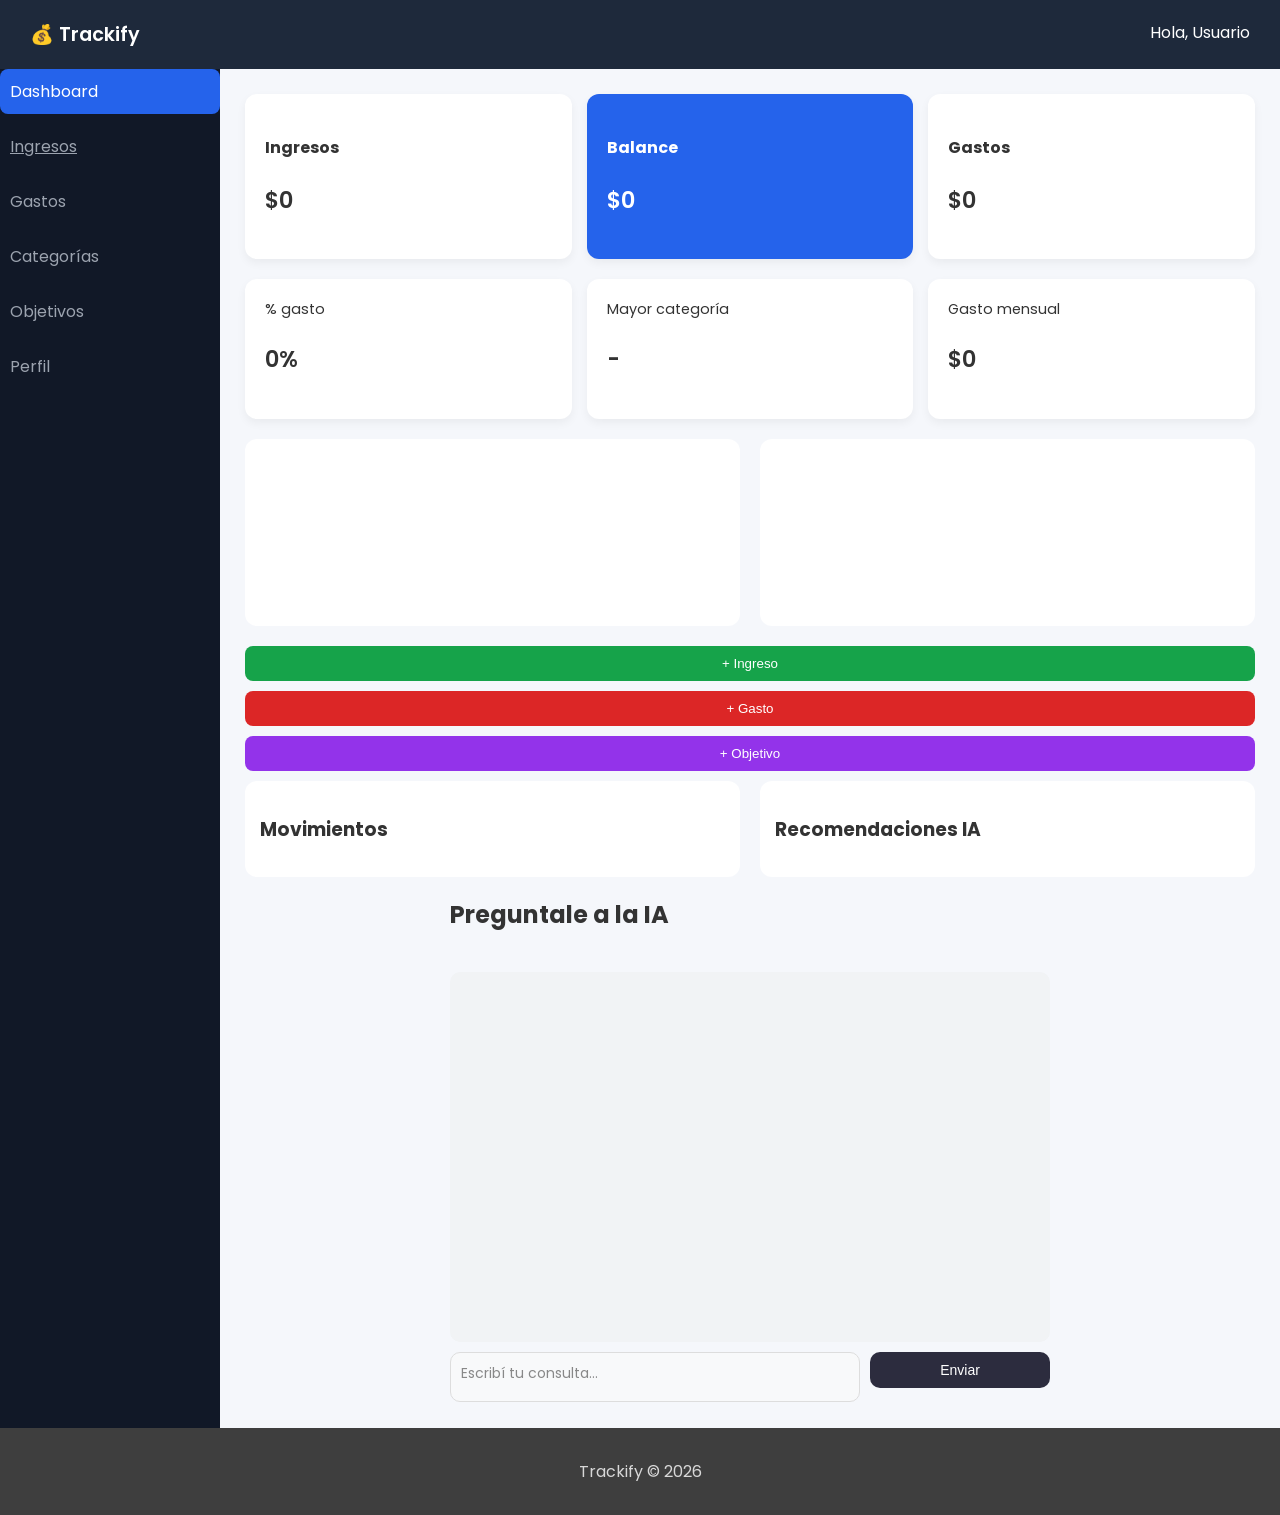
==== index.html @ ae57f2b8 "Primer commit" ====
<!DOCTYPE html>
<html lang="es">
<head>
<meta charset="UTF-8">
<meta name="viewport" content="width=device-width, initial-scale=1.0">
<title>Trackify</title>

<link rel="stylesheet" href="styles.css">

<!-- Google Fonts -->
<link href="https://fonts.googleapis.com/css2?family=Poppins:wght@300;400;600&display=swap" rel="stylesheet">

<!-- Chart.js -->
<!-- <script src="https://cdn.jsdelivr.net/npm/chart.js"></script>
<script src="/trackify/js/main.js"></script>
<script src="/trackify/js/graficos.js"></script>
<script src="js/ia.js"></script> -->


</head>

<body>

<header class="navbar">
    <div class="logo">💰 Trackify</div>
    <div class="user">Hola, <span id="usuarioNombre">Usuario</span></div>
</header>

<div class="layout">

<aside class="sidebar">
    <nav>
        <a class="active">Dashboard</a>
        <a href="ingresos.html">Ingresos</a>
        <a>Gastos</a>
        <a>Categorías</a>
        <a>Objetivos</a>
        <a>Perfil</a>
    </nav>
</aside>

<main class="content">

<!-- CARDS -->
<section class="cards">
    <div class="card">
        <h4>Ingresos</h4>
        <p id="ingresos">$0</p>
    </div>
    <div class="card highlight">
        <h4>Balance</h4>
        <p id="balance">$0</p>
    </div>
    <div class="card">
        <h4>Gastos</h4>
        <p id="gastos">$0</p>
    </div>
</section>

<section class="cards small">
    <div class="card">% gasto <p id="porcentaje">0%</p></div>
    <div class="card">Mayor categoría <p id="categoriaTop">-</p></div>
    <div class="card">Gasto mensual <p id="gastoMensual">$0</p></div>
</section>

<!-- GRAFICOS -->
<section class="graficos">
    <div class="grafico-box">
        <canvas id="graficoTorta"></canvas>
    </div>
    <div class="grafico-box">
        <canvas id="graficoBarras"></canvas>
    </div>
</section>

<!-- BOTONES -->
<div class="acciones">
    <button class="btn ingreso" onclick="abrirModal('ingreso')">+ Ingreso</button>
    <button class="btn gasto" onclick="abrirModal('gasto')">+ Gasto</button>
    <button class="btn objetivo" onclick="abrirModal('objetivo')">+ Objetivo</button>
</div>

<!-- GRID -->
<section class="grid">
    <div class="box">
        <h3>Movimientos</h3>
        <ul id="movimientos"></ul>
    </div>

    <div class="box">
        <h3>Recomendaciones IA</h3>
        <p id="recomendacion"></p>
    </div>
</section>

<!-- CHAT -->
<div class="chat-container">

    <h2 class="titulo">Preguntale a la IA</h2>

    <!-- CHAT -->
    <div id="chat" class="chat"></div>

    <!-- INPUT + BOTON -->
    <div class="input-container">
        <textarea 
            id="pregunta" 
            class="input-chat" 
            placeholder="Escribí tu consulta..."
        ></textarea>

        <button class="btn-enviar" onclick="preguntarIA()">
            Enviar
        </button>
    </div>

</div>

</main>
</div>

<!-- MODAL -->
<div id="modal" class="modal hidden">
    <div class="modal-content">
        <h3 id="modalTitulo"></h3>

        <input type="number" id="monto" placeholder="Monto">
        <input type="date" id="fecha">
        <input type="text" id="extra" placeholder="Descripción / Categoría">

        <div class="modal-actions">
            <button class="btn" onclick="guardar()">Guardar</button>
            <button class="btn cancel" onclick="cerrarModal()">Cancelar</button>
        </div>
    </div>
</div>

<footer class="footer">
    <p>Trackify © 2026</p>
</footer>

<!--<script src="js/api.js"></script>
<script src="js/main.js"></script>
<script src="js/graficos.js"></script>-->
<script src="js/ia.js?v=2"></script>
</body>
</html>
---- styles.css ----
body {
    margin: 0;
    font-family: 'Poppins', sans-serif;
    background: #f5f7fb;
    color: #333;
}

/* NAVBAR */
.navbar {
    display: flex;
    justify-content: space-between;
    padding: 20px 30px;
    background: #1e293b;
    color: white;
}

.logo {
    font-weight: 600;
    font-size: 1.2rem;
}

/* LAYOUT */
.layout {
    display: flex;
}

/* SIDEBAR */
.sidebar {
    width: 220px;
    background: #111827;
    min-height: 100vh;   
    position: sticky;    
    top: 0;             
}

.sidebar a {
    display: block;
    padding: 10px;
    color: #9ca3af;
    border-radius: 8px;
    margin-bottom: 10px;
    cursor: pointer;
}

.sidebar a:hover,
.sidebar .active {
    background: #2563eb;
    color: white;
}

/* CONTENT */
.content {
    flex: 1;
    padding: 25px;
}

/* CARDS */
.cards {
    display: flex;
    gap: 15px;
    margin-bottom: 20px;
}

.cards.small .card {
    font-size: 0.9rem;
}

.card {
    flex: 1;
    background: white;
    padding: 20px;
    border-radius: 12px;
    box-shadow: 0px 4px 10px rgba(0,0,0,0.05);
}

.card p {
    font-size: 1.4rem;
    font-weight: 600;
}

.highlight {
    background: #2563eb;
    color: white;
}

/* GRAFICOS */
.graficos {
    display: flex;
    gap: 20px;
    margin-bottom: 20px;
}

.grafico-box {
    flex: 1;
    background: white;
    padding: 15px;
    border-radius: 12px;
}

/* BOTONES */
.acciones {
    display: flex;
    flex-direction: column; /* NUEVO */
}

.btn {
    padding: 10px 15px;
    border: none;
    border-radius: 8px;
    cursor: pointer;
    background: #2563eb;
    color: white;
    width: 100%;
    margin-bottom: 10px;
}

.ingreso { background: #16a34a; }
.gasto { background: #dc2626; }
.objetivo { background: #9333ea; }

.btn:hover {
    opacity: 0.9;
}

/* GRID */
.grid {
    display: flex;
    gap: 20px;
}

.box {
    flex: 1;
    background: white;
    padding: 15px;
    border-radius: 12px;
}

/* CHAT */
.chat {
    margin-top: 30px;
}

.chat h3 {
    margin-bottom: 10px;
}

.chat textarea {
    width: 100%;
    border-radius: 8px;
    padding: 10px;
    border: 1px solid #ccc;
}

/* MODAL */
.modal {
    position: fixed;
    width: 100%;
    height: 100%;
    background: rgba(0,0,0,0.5);
    top: 0;
    left: 0;
}

.hidden {
    display: none;
}

.modal-content {
    background: white;
    padding: 25px;
    width: 320px;
    border-radius: 12px;
    margin: 10% auto;
}

.modal-actions {
    display: flex;
    justify-content: space-between;
    margin-top: 15px;
}

.cancel {
    background: gray;
}

/* FOOTER */
.footer {
    text-align: center;
    padding: 15px;
    color: #d8d8d8;
    background-color: #3e3e3e;
}

/* RESPONSIVE */
@media (max-width: 768px) {
    .sidebar {
        display: none;
    }

    .cards,
    .graficos,
    .grid {
        flex-direction: column;
    }
}

/* INGRESOS */

.ingreso-card {
    border-left: 5px solid #16a34a;
}

/* FILTROS */
.filtros {
    display: flex;
    gap: 10px;
    margin-bottom: 20px;
}

.filtros input,
.filtros select {
    padding: 10px;
    border-radius: 8px;
    border: 1px solid #ccc;
}

/* TABLA */
.tabla-box {
    background: white;
    border-radius: 12px;
    padding: 15px;
}

.tabla {
    width: 100%;
    border-collapse: collapse;
}

.tabla th {
    text-align: left;
    padding: 10px;
    color: #666;
}

.tabla td {
    padding: 12px;
    border-top: 1px solid #eee;
}

.tabla tr:hover {
    background: #f9fafb;
}

/* COLORES */
.positivo {
    color: #16a34a;
    font-weight: 600;
}

/* BOTONES ACCIONES */
.edit, .delete {
    border: none;
    background: none;
    cursor: pointer;
    font-size: 1rem;
}

.delete {
    color: red;
}

.chat-container {
    width: 100%;
    max-width: 600px;
}

.caja {
    width: 100%;
    border-radius: 10px;
    padding: 12px;
    font-size: 14px;
    font-family: inherit;
    box-sizing: border-box;
    margin-bottom: 10px;
}

/* INPUT */
.input {
    background: #2c2c3e;
    color: #fff;
    border: none;
    resize: none;
    height: 80px;
}

/* RESPUESTA IA */
.ia {
    background: #1e1e2f;
    color: #fff;
    min-height: 60px;
}

/* NEGRITAS */
.caja strong {
    color: #00d4ff;
}

.chat-container {
    width: 100%;
    max-width: 600px;
}

/* TITULO */
.titulo {
    margin-bottom: 15px;
}

/* BLOQUES */
.bloque {
    margin-bottom: 15px;
}

/* LABEL */
.label {
    font-size: 13px;
    margin-bottom: 5px;
    color: #555;
}

/* CAJAS */
.caja {
    width: 100%;
    border-radius: 10px;
    padding: 12px;
    font-size: 14px;
    font-family: inherit;
    box-sizing: border-box;
}

/* INPUT */
.input {
    background: #f1f3f5;
    border: 1px solid #ddd;
    resize: none;
    height: 80px;
}

/* RESPUESTA */
.respuesta {
    background: #e9ecef;
    border: 1px solid #ddd;
    min-height: 60px;
}

/* BOTON */
.btn-enviar {
    width: 100%;
    padding: 12px;
    border-radius: 10px;
    border: none;
    background: #2c2c3e;
    color: white;
    font-size: 14px;
    cursor: pointer;
    margin-bottom: 15px;
}

.btn-enviar:hover {
    opacity: 0.9;
}

/* NEGRITAS */
.caja strong {
    color: #0077ff;
}

/* CONTENEDOR */
.chat-container {
    width: 100%;
    max-width: 600px;
    margin: auto;
    display: flex;
    flex-direction: column;
}

/* TITULO */
.titulo {
    margin-bottom: 10px;
}

/* CHAT */
.chat {
    background: #f1f3f5;
    border-radius: 10px;
    padding: 10px;
    height: 350px;
    overflow-y: auto;
    display: flex;
    flex-direction: column;
    gap: 10px;
}

/* MENSAJES */
.mensaje {
    padding: 10px 12px;
    border-radius: 10px;
    max-width: 80%;
    font-size: 14px;
    line-height: 1.4;
}

/* USUARIO */
.usuario {
    background: #dbeafe;
    align-self: flex-end;
}

/* IA */
.ia {
    background: #e9ecef;
    align-self: flex-start;
}

/* INPUT + BOTON */
.input-container {
    display: flex;
    gap: 10px;
    margin-top: 10px;
}

/* INPUT */
.input-chat {
    flex: 1;
    border-radius: 10px;
    border: 1px solid #000000;
    padding: 10px;
    font-size: 14px;
    resize: none;
    height: 50px;
    background: #f8f9fa;
}

/* BOTON */
.btn-enviar {
    padding: 10px 15px;
    border-radius: 10px;
    border: none;
    background: #2c2c3e;
    color: white;
    cursor: pointer;
}

.btn-enviar:hover {
    opacity: 0.9;
}

/* NEGRITAS */
.mensaje strong {
    color: #0077ff;
}

/* CONTENEDOR INPUT + BOTON */
.input-container {
    display: flex;
    gap: 10px;
    margin-top: 10px;
    align-items: stretch; /* 👈 clave para igualar altura */
}

/* INPUT */
.input-chat {
    width: 70%; /* 👈 proporción */
    border-radius: 10px;
    border: 1px solid #ddd;
    padding: 10px;
    font-size: 14px;
    font-family: inherit; /* 👈 misma fuente */
    resize: none;
    min-height: 50px;
    background: #f8f9fa;
    box-sizing: border-box;
}

/* PLACEHOLDER (MISMA FUENTE Y TAMAÑO) */
.input-chat::placeholder {
    font-family: inherit;
    font-size: 14px;
    color: #888;
}

/* BOTON */
.btn-enviar {
    width: 30%; /* 👈 proporción */
    border-radius: 10px;
    border: none;
    background: #2c2c3e;
    color: white;
    font-size: 14px;
    cursor: pointer;

    display: flex;            /* 👇 centra el texto */
    align-items: center;
    justify-content: center;

    height: auto;             /* 👈 se adapta */
}

/* MENSAJE IA */
.ia {
    background: #f1f3f5; /* gris claro (no blanco) */
    color: #000;         /* 👈 texto negro */
    align-self: flex-start;
}

/* TEXTO GENERAL DENTRO DE MENSAJES */
.mensaje {
    color: #000; /* 👈 asegura negro por defecto */
}

/* NEGRITAS (dejamos azul como querías) */
.mensaje strong {
    color: #0077ff;
}

.ia {
    background: #eef2f5;
}
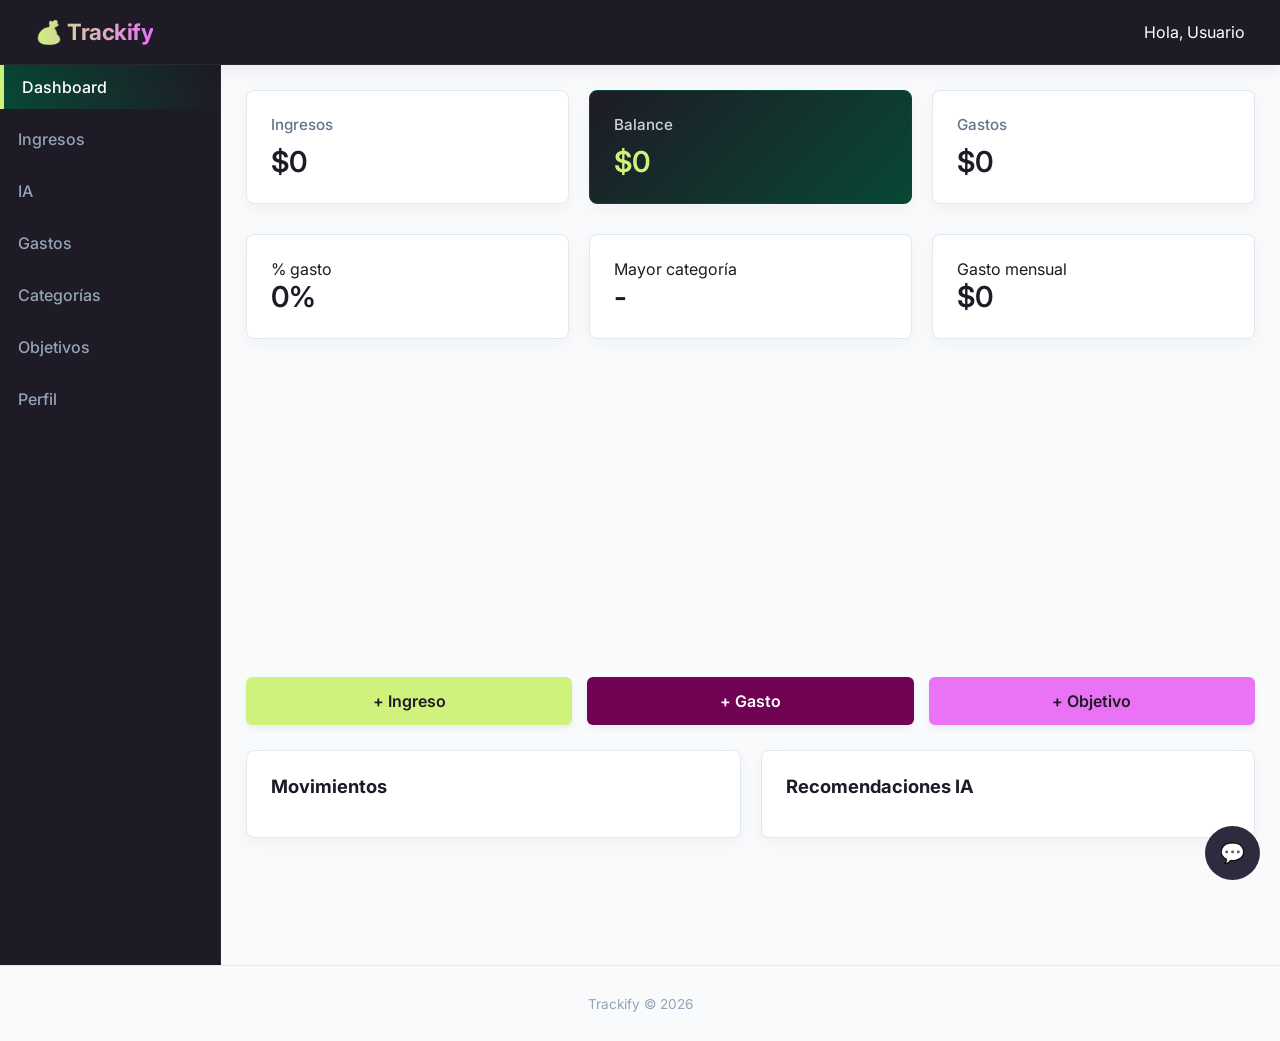
==== commit eb46a538: "Commit inicial de Trackify" ====
--- a/index.html
+++ b/index.html
@@ -1,147 +1,183 @@
 <!DOCTYPE html>
 <html lang="es">
+
 <head>
-<meta charset="UTF-8">
-<meta name="viewport" content="width=device-width, initial-scale=1.0">
-<title>Trackify</title>
+    <meta charset="UTF-8">
+    <meta name="viewport" content="width=device-width, initial-scale=1.0">
+    <title>Trackify</title>
+    <link rel="stylesheet" href="styles.css">
+    <!-- Google Fonts -->
+    <link href="https://fonts.googleapis.com/css2?family=Inter:wght@400;500;600;700&display=swap" rel="stylesheet">
+    <!-- Chart.js -->
+    <!-- <script src="https://cdn.jsdelivr.net/npm/chart.js"></script> -->
+</head>
 
-<link rel="stylesheet" href="styles.css">
+<!-- BOTON FLOTANTE IA -->
+<div id="botonIA" class="boton-ia" onclick="toggleChat()">💬</div>
 
-<!-- Google Fonts -->
-<link href="https://fonts.googleapis.com/css2?family=Poppins:wght@300;400;600&display=swap" rel="stylesheet">
+<!-- CHAT FLOTANTE -->
+<div id="chatFlotante" class="chat-flotante oculto">
+    <div class="chat-header">
+        <span>Asistente IA</span>
+        <span onclick="toggleChat()" style="cursor:pointer;">✖</span>
+    </div>
+    <div id="chat" class="chat"></div>
+    <div class="input-container">
+        <textarea id="pregunta" class="input-chat" placeholder="Escribí tu consulta..."></textarea>
+        <button class="btn-enviar" onclick="preguntarIA()">Enviar</button>
+    </div>
+</div>
 
-<!-- Chart.js -->
-<!-- <script src="https://cdn.jsdelivr.net/npm/chart.js"></script>
-<script src="/trackify/js/main.js"></script>
-<script src="/trackify/js/graficos.js"></script>
-<script src="js/ia.js"></script> -->
-
-
-</head>
+<!-- OVERLAY para cerrar sidebar tocando afuera -->
+<div class="sidebar-overlay" id="sidebarOverlay" onclick="cerrarMenu()"></div>
 
 <body>
 
-<header class="navbar">
-    <div class="logo">💰 Trackify</div>
-    <div class="user">Hola, <span id="usuarioNombre">Usuario</span></div>
-</header>
+    <header class="navbar">
+        <div class="logo">💰 Trackify</div>
 
-<div class="layout">
+        <!-- Botón hamburguesa (solo visible en mobile/tablet) -->
+        <button class="menu-toggle" id="menuToggle" onclick="toggleMenu()" aria-label="Abrir menú">
+            <span></span>
+            <span></span>
+            <span></span>
+        </button>
 
-<aside class="sidebar">
-    <nav>
-        <a class="active">Dashboard</a>
-        <a href="ingresos.html">Ingresos</a>
-        <a>Gastos</a>
-        <a>Categorías</a>
-        <a>Objetivos</a>
-        <a>Perfil</a>
-    </nav>
-</aside>
+        <div class="user">Hola, <span id="usuarioNombre">Usuario</span></div>
+    </header>
 
-<main class="content">
+    <div class="layout">
 
-<!-- CARDS -->
-<section class="cards">
-    <div class="card">
-        <h4>Ingresos</h4>
-        <p id="ingresos">$0</p>
-    </div>
-    <div class="card highlight">
-        <h4>Balance</h4>
-        <p id="balance">$0</p>
-    </div>
-    <div class="card">
-        <h4>Gastos</h4>
-        <p id="gastos">$0</p>
-    </div>
-</section>
+        <aside class="sidebar" id="sidebar">
+            <nav>
+                <a class="active">Dashboard</a>
+                <a href="ingresos.html">Ingresos</a>
+                <a href="ia.html">IA</a>
+                <a>Gastos</a>
+                <a>Categorías</a>
+                <a>Objetivos</a>
+                <a>Perfil</a>
+            </nav>
+        </aside>
 
-<section class="cards small">
-    <div class="card">% gasto <p id="porcentaje">0%</p></div>
-    <div class="card">Mayor categoría <p id="categoriaTop">-</p></div>
-    <div class="card">Gasto mensual <p id="gastoMensual">$0</p></div>
-</section>
+        <main class="content">
 
-<!-- GRAFICOS -->
-<section class="graficos">
-    <div class="grafico-box">
-        <canvas id="graficoTorta"></canvas>
-    </div>
-    <div class="grafico-box">
-        <canvas id="graficoBarras"></canvas>
-    </div>
-</section>
+            <!-- CARDS PRINCIPALES -->
+            <section class="cards">
+                <div class="card">
+                    <h4>Ingresos</h4>
+                    <p id="ingresos">$0</p>
+                </div>
+                <div class="card highlight">
+                    <h4>Balance</h4>
+                    <p id="balance">$0</p>
+                </div>
+                <div class="card">
+                    <h4>Gastos</h4>
+                    <p id="gastos">$0</p>
+                </div>
+            </section>
 
-<!-- BOTONES -->
-<div class="acciones">
-    <button class="btn ingreso" onclick="abrirModal('ingreso')">+ Ingreso</button>
-    <button class="btn gasto" onclick="abrirModal('gasto')">+ Gasto</button>
-    <button class="btn objetivo" onclick="abrirModal('objetivo')">+ Objetivo</button>
-</div>
+            <!-- CARDS SECUNDARIAS -->
+            <section class="cards small">
+                <div class="card">% gasto <p id="porcentaje">0%</p>
+                </div>
+                <div class="card">Mayor categoría <p id="categoriaTop">-</p>
+                </div>
+                <div class="card">Gasto mensual <p id="gastoMensual">$0</p>
+                </div>
+            </section>
 
-<!-- GRID -->
-<section class="grid">
-    <div class="box">
-        <h3>Movimientos</h3>
-        <ul id="movimientos"></ul>
+            <!-- GRAFICOS -->
+            <section class="graficos">
+                <div class="grafico-box">
+                    <canvas id="graficoTorta"></canvas>
+                </div>
+                <div class="grafico-box">
+                    <canvas id="graficoBarras"></canvas>
+                </div>
+            </section>
+
+            <!-- BOTONES -->
+            <div class="acciones">
+                <button class="btn ingreso" onclick="abrirModal('ingreso')">+ Ingreso</button>
+                <button class="btn gasto" onclick="abrirModal('gasto')">+ Gasto</button>
+                <button class="btn objetivo" onclick="abrirModal('objetivo')">+ Objetivo</button>
+            </div>
+
+            <!-- GRID -->
+            <section class="grid">
+                <div class="box">
+                    <h3>Movimientos</h3>
+                    <ul id="movimientos"></ul>
+                </div>
+                <div class="box">
+                    <h3>Recomendaciones IA</h3>
+                    <p id="recomendacion"></p>
+                </div>
+            </section>
+
+        </main>
     </div>
 
-    <div class="box">
-        <h3>Recomendaciones IA</h3>
-        <p id="recomendacion"></p>
-    </div>
-</section>
-
-<!-- CHAT -->
-<div class="chat-container">
-
-    <h2 class="titulo">Preguntale a la IA</h2>
-
-    <!-- CHAT -->
-    <div id="chat" class="chat"></div>
-
-    <!-- INPUT + BOTON -->
-    <div class="input-container">
-        <textarea 
-            id="pregunta" 
-            class="input-chat" 
-            placeholder="Escribí tu consulta..."
-        ></textarea>
-
-        <button class="btn-enviar" onclick="preguntarIA()">
-            Enviar
-        </button>
+    <!-- MODAL -->
+    <div id="modal" class="modal hidden">
+        <div class="modal-content">
+            <h3 id="modalTitulo"></h3>
+            <input type="number" id="monto" placeholder="Monto">
+            <input type="date" id="fecha">
+            <input type="text" id="extra" placeholder="Descripción / Categoría">
+            <div class="modal-actions">
+                <button class="btn" onclick="guardar()">Guardar</button>
+                <button class="btn cancel" onclick="cerrarModal()">Cancelar</button>
+            </div>
+        </div>
     </div>
 
-</div>
+    <footer class="footer">
+        <p>Trackify © 2026</p>
+    </footer>
 
-</main>
-</div>
+    <script src="js/ia.js?v=2"></script>
 
-<!-- MODAL -->
-<div id="modal" class="modal hidden">
-    <div class="modal-content">
-        <h3 id="modalTitulo"></h3>
+    <!-- SCRIPT MENÚ HAMBURGUESA -->
+    <script>
+        const sidebar = document.getElementById('sidebar');
+        const toggle = document.getElementById('menuToggle');
+        const overlay = document.getElementById('sidebarOverlay');
 
-        <input type="number" id="monto" placeholder="Monto">
-        <input type="date" id="fecha">
-        <input type="text" id="extra" placeholder="Descripción / Categoría">
+        function toggleMenu() {
+            const isOpen = sidebar.classList.contains('open');
+            isOpen ? cerrarMenu() : abrirMenu();
+        }
 
-        <div class="modal-actions">
-            <button class="btn" onclick="guardar()">Guardar</button>
-            <button class="btn cancel" onclick="cerrarModal()">Cancelar</button>
-        </div>
-    </div>
-</div>
+        function abrirMenu() {
+            sidebar.classList.add('open');
+            toggle.classList.add('open');
+            overlay.classList.add('visible');
+            document.body.style.overflow = 'hidden'; // evita scroll del fondo
+        }
 
-<footer class="footer">
-    <p>Trackify © 2026</p>
-</footer>
+        function cerrarMenu() {
+            sidebar.classList.remove('open');
+            toggle.classList.remove('open');
+            overlay.classList.remove('visible');
+            document.body.style.overflow = '';
+        }
 
-<!--<script src="js/api.js"></script>
-<script src="js/main.js"></script>
-<script src="js/graficos.js"></script>-->
-<script src="js/ia.js?v=2"></script>
+        // Cerrar con tecla Escape
+        document.addEventListener('keydown', (e) => {
+            if (e.key === 'Escape') cerrarMenu();
+        });
+
+        // Cerrar sidebar al hacer click en un link del menú (en mobile)
+        document.querySelectorAll('.sidebar a').forEach(link => {
+            link.addEventListener('click', () => {
+                if (window.innerWidth <= 900) cerrarMenu();
+            });
+        });
+    </script>
+
 </body>
+
 </html>
--- a/styles.css
+++ b/styles.css
@@ -1,527 +1,1047 @@
+/* ===== BASE ===== */
 body {
     margin: 0;
-    font-family: 'Poppins', sans-serif;
-    background: #f5f7fb;
-    color: #333;
-}
-
-/* NAVBAR */
+    font-family: 'Inter', -apple-system, BlinkMacSystemFont, "Segoe UI", Roboto, sans-serif;
+    background: #F8FAFC;
+    color: #1E1B26;
+}
+
+/* ===== NAVBAR ===== */
 .navbar {
     display: flex;
     justify-content: space-between;
-    padding: 20px 30px;
-    background: #1e293b;
+    align-items: center;
+    padding: 18px 35px;
+    background: #1E1B26;
     color: white;
+    box-shadow: 0 4px 20px rgba(0, 0, 0, 0.08);
+    z-index: 50;
+    position: relative;
+    border-bottom: 1px solid rgba(255, 255, 255, 0.05);
 }
 
 .logo {
-    font-weight: 600;
-    font-size: 1.2rem;
-}
-
-/* LAYOUT */
+    font-weight: 700;
+    font-size: 1.4rem;
+    letter-spacing: -0.5px;
+    background: linear-gradient(90deg, #CFF27C, #EA73F5);
+    background-clip: text;
+    -webkit-background-clip: text;
+    -webkit-text-fill-color: transparent;
+}
+
+/* ===== LAYOUT ===== */
 .layout {
     display: flex;
 }
 
-/* SIDEBAR */
 .sidebar {
     width: 220px;
-    background: #111827;
-    min-height: 100vh;   
-    position: sticky;    
-    top: 0;             
+    background: #1E1B26;
+    min-height: 100vh;
+    position: sticky;
+    top: 0;
+    border-right: 1px solid rgba(255, 255, 255, 0.05);
 }
 
 .sidebar a {
     display: block;
-    padding: 10px;
-    color: #9ca3af;
-    border-radius: 8px;
-    margin-bottom: 10px;
+    padding: 12px 18px;
+    color: #94a3b8;
+    border-radius: 6px;
+    margin-bottom: 8px;
     cursor: pointer;
-}
-
-.sidebar a:hover,
+    text-decoration: none;
+    transition: all 0.3s ease;
+    font-weight: 500;
+}
+
+.sidebar a:hover {
+    background: rgba(255, 255, 255, 0.05);
+    color: white;
+    transform: translateX(4px);
+}
+
 .sidebar .active {
-    background: #2563eb;
+    background: linear-gradient(90deg, #084734, transparent);
     color: white;
-}
-
-/* CONTENT */
+    border-left: 4px solid #CFF27C;
+    border-radius: 0 6px 6px 0;
+}
+
 .content {
     flex: 1;
     padding: 25px;
 }
 
-/* CARDS */
+/* ===== CARDS ===== */
 .cards {
     display: flex;
-    gap: 15px;
-    margin-bottom: 20px;
-}
-
-.cards.small .card {
-    font-size: 0.9rem;
+    gap: 20px;
+    margin-bottom: 30px;
 }
 
 .card {
     flex: 1;
     background: white;
-    padding: 20px;
-    border-radius: 12px;
-    box-shadow: 0px 4px 10px rgba(0,0,0,0.05);
+    padding: 24px;
+    border-radius: 8px;
+    box-shadow: 0 6px 16px rgba(0, 0, 0, 0.04);
+    transition: transform 0.3s ease, box-shadow 0.3s ease;
+    border: 1px solid #E2E8F0;
+}
+
+.card:hover {
+    transform: translateY(-3px);
+    box-shadow: 0 10px 24px rgba(0, 0, 0, 0.06);
+}
+
+.card h4 {
+    margin: 0 0 10px 0;
+    color: #64748B;
+    font-weight: 500;
+    font-size: 0.95rem;
 }
 
 .card p {
-    font-size: 1.4rem;
+    margin: 0;
+    font-size: 1.8rem;
     font-weight: 600;
+    color: #1E1B26;
 }
 
 .highlight {
-    background: #2563eb;
+    background: linear-gradient(135deg, #1E1B26, #084734);
     color: white;
-}
-
-/* GRAFICOS */
-.graficos {
-    display: flex;
+    border: 1px solid #084734;
+}
+
+.highlight h4 {
+    color: rgba(255, 255, 255, 0.8);
+}
+
+.highlight p {
+    color: #CFF27C;
+}
+
+/* ===== CONTENIDO GENERAL ===== */
+.acciones {
+    display: flex;
+    gap: 15px;
+    margin-bottom: 25px;
+}
+
+.grid {
+    display: grid;
+    grid-template-columns: 1fr 1fr;
     gap: 20px;
-    margin-bottom: 20px;
-}
-
-.grafico-box {
+    margin-bottom: 30px;
+}
+
+@media (max-width: 768px) {
+    .grid {
+        grid-template-columns: 1fr;
+    }
+
+    .acciones {
+        flex-direction: column;
+    }
+}
+
+.box {
+    background: white;
+    padding: 24px;
+    border-radius: 8px;
+    box-shadow: 0 6px 16px rgba(0, 0, 0, 0.04);
+    border: 1px solid #E2E8F0;
+    transition: box-shadow 0.3s ease;
+}
+
+.box:hover {
+    box-shadow: 0 10px 24px rgba(0, 0, 0, 0.06);
+}
+
+.box h3 {
+    margin-top: 0;
+    margin-bottom: 15px;
+    color: #1E1B26;
+    font-size: 1.15rem;
+}
+
+#movimientos {
+    list-style: none;
+    padding: 0;
+    margin: 0;
+}
+
+#movimientos li {
+    padding: 12px 0;
+    border-bottom: 1px solid #f8fafc;
+    display: flex;
+    justify-content: space-between;
+    color: #334155;
+    font-size: 0.95rem;
+}
+
+#movimientos li:last-child {
+    border-bottom: none;
+}
+
+/* ===== BOTONES ===== */
+.btn {
+    padding: 14px 20px;
+    border: none;
+    border-radius: 6px;
+    cursor: pointer;
+    color: white;
+    font-weight: 600;
+    font-size: 1rem;
+    font-family: inherit;
     flex: 1;
-    background: white;
-    padding: 15px;
-    border-radius: 12px;
-}
-
-/* BOTONES */
-.acciones {
-    display: flex;
-    flex-direction: column; /* NUEVO */
-}
-
-.btn {
-    padding: 10px 15px;
-    border: none;
-    border-radius: 8px;
-    cursor: pointer;
-    background: #2563eb;
+    transition: all 0.3s cubic-bezier(0.4, 0, 0.2, 1);
+    box-shadow: 0 4px 6px rgba(0, 0, 0, 0.05);
+    display: flex;
+    justify-content: center;
+    align-items: center;
+    position: relative;
+    overflow: hidden;
+}
+
+.btn::after {
+    content: '';
+    position: absolute;
+    top: 0;
+    left: -100%;
+    width: 50%;
+    height: 100%;
+    background: linear-gradient(90deg, transparent, rgba(255, 255, 255, 0.2), transparent);
+    transition: all 0.4s ease;
+}
+
+.btn:hover::after {
+    left: 100%;
+}
+
+.btn:hover {
+    transform: translateY(-2px);
+    box-shadow: 0 8px 15px rgba(0, 0, 0, 0.1);
+}
+
+.btn:active {
+    transform: translateY(0);
+}
+
+.ingreso {
+    background: #CFF27C;
+    color: #1E1B26;
+}
+
+.gasto {
+    background: #700353;
     color: white;
-    width: 100%;
-    margin-bottom: 10px;
-}
-
-.ingreso { background: #16a34a; }
-.gasto { background: #dc2626; }
-.objetivo { background: #9333ea; }
-
-.btn:hover {
-    opacity: 0.9;
-}
-
-/* GRID */
-.grid {
-    display: flex;
-    gap: 20px;
-}
-
-.box {
-    flex: 1;
-    background: white;
-    padding: 15px;
-    border-radius: 12px;
-}
-
-/* CHAT */
-.chat {
-    margin-top: 30px;
-}
-
-.chat h3 {
-    margin-bottom: 10px;
-}
-
-.chat textarea {
-    width: 100%;
-    border-radius: 8px;
-    padding: 10px;
-    border: 1px solid #ccc;
-}
-
-/* MODAL */
+}
+
+.objetivo {
+    background: #EA73F5;
+    color: #1E1B26;
+}
+
+/* ===== MODAL ===== */
 .modal {
     position: fixed;
+    top: 0;
+    left: 0;
     width: 100%;
     height: 100%;
-    background: rgba(0,0,0,0.5);
-    top: 0;
-    left: 0;
-}
-
-.hidden {
-    display: none;
+    background: rgba(15, 23, 42, 0.6);
+    backdrop-filter: blur(4px);
+    display: flex;
+    align-items: center;
+    justify-content: center;
+    z-index: 1000;
+    opacity: 1;
+    transition: opacity 0.3s ease;
+}
+
+.modal.hidden {
+    opacity: 0;
+    pointer-events: none;
 }
 
 .modal-content {
     background: white;
-    padding: 25px;
-    width: 320px;
-    border-radius: 12px;
-    margin: 10% auto;
+    padding: 30px;
+    border-radius: 8px;
+    width: 100%;
+    max-width: 420px;
+    box-shadow: 0 20px 40px rgba(0, 0, 0, 0.2);
+    transform: translateY(0) scale(1);
+    transition: all 0.3s ease;
+    display: flex;
+    flex-direction: column;
+    gap: 15px;
+}
+
+.modal.hidden .modal-content {
+    transform: translateY(-20px) scale(0.95);
+}
+
+.modal-content h3 {
+    margin: 0 0 5px 0;
+    color: #1E1B26;
+    font-size: 1.3rem;
+}
+
+.modal-content input {
+    padding: 14px 16px;
+    border: 1px solid #E2E8F0;
+    border-radius: 6px;
+    font-size: 1rem;
+    font-family: inherit;
+    outline: none;
+    transition: all 0.2s ease;
+    background: #F8FAFC;
+}
+
+.modal-content input:focus {
+    border-color: #084734;
+    background: white;
+    box-shadow: 0 0 0 3px rgba(8, 71, 52, 0.15);
 }
 
 .modal-actions {
     display: flex;
+    justify-content: flex-end;
+    gap: 12px;
+    margin-top: 15px;
+}
+
+.modal-actions .btn {
+    flex: none;
+    padding: 12px 24px;
+    border-radius: 6px;
+    background: #084734;
+    color: #CFF27C;
+}
+
+.modal-actions .cancel {
+    background: transparent;
+    color: #64748b;
+    border: 1px solid #cbd5e1;
+    box-shadow: none;
+}
+
+.modal-actions .cancel:hover {
+    background: #f1f5f9;
+    color: #0f172a;
+    box-shadow: none;
+    transform: none;
+}
+
+/* ===== CHAT (PANTALLA IA) ===== */
+.chat-container {
+    max-width: 600px;
+    margin: auto;
+    display: flex;
+    flex-direction: column;
+}
+
+.titulo {
+    margin-bottom: 10px;
+}
+
+/* CHAT BOX */
+.chat {
+    background: #F8FAFC;
+    border: 1px solid #E2E8F0;
+    border-radius: 8px;
+    padding: 15px;
+    height: 350px;
+    overflow-y: auto;
+    display: flex;
+    flex-direction: column;
+    gap: 12px;
+}
+
+/* MENSAJES */
+.mensaje {
+    padding: 12px 14px;
+    border-radius: 6px;
+    max-width: 80%;
+    font-size: 14.5px;
+    line-height: 1.5;
+    color: #1E1B26;
+    box-shadow: 0 2px 5px rgba(0, 0, 0, 0.02);
+}
+
+.usuario {
+    background: #dbeafe;
+    align-self: flex-end;
+}
+
+.ia {
+    background: #eef2f5;
+    align-self: flex-start;
+}
+
+/* NEGRITAS */
+.mensaje strong {
+    color: #0077ff;
+}
+
+/* INPUT + BOTON */
+.input-container {
+    display: flex;
+    gap: 10px;
+    margin-top: 10px;
+    align-items: stretch;
+}
+
+.input-chat {
+    width: 70%;
+    border-radius: 6px;
+    border: 1px solid #E2E8F0;
+    padding: 12px;
+    font-size: 14px;
+    font-family: inherit;
+    resize: none;
+    min-height: 50px;
+    background: #F8FAFC;
+    transition: border-color 0.2s;
+}
+
+.input-chat:focus {
+    outline: none;
+    border-color: #084734;
+}
+
+.input-chat::placeholder {
+    color: #94A3B8;
+}
+
+.btn-enviar {
+    width: 30%;
+    border-radius: 6px;
+    border: none;
+    background: #084734;
+    color: #CFF27C;
+    font-size: 14px;
+    font-weight: 600;
+    cursor: pointer;
+    transition: all 0.2s ease;
+    display: flex;
+    align-items: center;
+    justify-content: center;
+}
+
+.btn-enviar:hover {
+    opacity: 0.9;
+}
+
+/* ===== BOTON FLOTANTE ===== */
+.boton-ia {
+    position: fixed;
+    bottom: 20px;
+    right: 20px;
+    background: #2c2c3e;
+    color: white;
+    font-size: 20px;
+    padding: 15px;
+    border-radius: 50%;
+    cursor: pointer;
+    z-index: 999;
+}
+
+.chat-flotante {
+    position: fixed;
+    bottom: 80px;
+    right: 20px;
+    width: 340px;
+    height: 450px;
+    background: white;
+    border-radius: 8px;
+    border: 1px solid #E2E8F0;
+    display: flex;
+    flex-direction: column;
+    box-shadow: 0 10px 40px rgba(0, 0, 0, 0.15);
+    z-index: 999;
+}
+
+/* HEADER */
+.chat-header {
+    background: #1E1B26;
+    color: white;
+    padding: 15px;
+    border-radius: 8px 8px 0 0;
+    display: flex;
     justify-content: space-between;
-    margin-top: 15px;
-}
-
-.cancel {
-    background: gray;
-}
-
-/* FOOTER */
-.footer {
-    text-align: center;
-    padding: 15px;
-    color: #d8d8d8;
-    background-color: #3e3e3e;
-}
-
-/* RESPONSIVE */
-@media (max-width: 768px) {
+    font-weight: 600;
+}
+
+/* OCULTO */
+.oculto {
+    display: none;
+}
+
+/* ===== UX PRO (NUEVO) ===== */
+
+/* animación mensajes */
+.mensaje {
+    animation: fadeIn 0.2s ease;
+}
+
+@keyframes fadeIn {
+    from {
+        opacity: 0;
+        transform: translateY(5px);
+    }
+
+    to {
+        opacity: 1;
+        transform: translateY(0);
+    }
+}
+
+/* scroll lindo */
+.chat::-webkit-scrollbar {
+    width: 6px;
+}
+
+.chat::-webkit-scrollbar-thumb {
+    background: #ccc;
+    border-radius: 10px;
+}
+
+/* typing indicator */
+.typing {
+    font-style: italic;
+    opacity: 0.6;
+}
+
+.mensaje {
+    opacity: 0;
+    transform: translateY(10px);
+    animation: aparecer 0.25s ease forwards;
+}
+
+@keyframes aparecer {
+    to {
+        opacity: 1;
+        transform: translateY(0);
+    }
+}
+
+/* =============================================
+   TRACKIFY — RESPONSIVE ADDITIONS
+   Pegá esto AL FINAL de tu styles.css existente
+   ============================================= */
+
+/* ===== HAMBURGER BUTTON ===== */
+.menu-toggle {
+    display: none;
+    flex-direction: column;
+    justify-content: center;
+    gap: 5px;
+    width: 36px;
+    height: 36px;
+    cursor: pointer;
+    background: none;
+    border: none;
+    padding: 4px;
+    border-radius: 6px;
+    transition: background 0.2s ease;
+    z-index: 200;
+}
+
+.menu-toggle:hover {
+    background: rgba(255, 255, 255, 0.08);
+}
+
+.menu-toggle span {
+    display: block;
+    width: 100%;
+    height: 2px;
+    background: #CFF27C;
+    border-radius: 2px;
+    transition: all 0.3s cubic-bezier(0.4, 0, 0.2, 1);
+    transform-origin: center;
+}
+
+/* Animación X cuando está abierto */
+.menu-toggle.open span:nth-child(1) {
+    transform: translateY(7px) rotate(45deg);
+}
+
+.menu-toggle.open span:nth-child(2) {
+    opacity: 0;
+    transform: scaleX(0);
+}
+
+.menu-toggle.open span:nth-child(3) {
+    transform: translateY(-7px) rotate(-45deg);
+}
+
+/* ===== OVERLAY para cerrar el menú tocando afuera ===== */
+.sidebar-overlay {
+    display: none;
+    position: fixed;
+    inset: 0;
+    background: rgba(0, 0, 0, 0.55);
+    backdrop-filter: blur(2px);
+    z-index: 98;
+    opacity: 0;
+    transition: opacity 0.3s ease;
+}
+
+.sidebar-overlay.visible {
+    opacity: 1;
+}
+
+/* ===== TABLET & MOBILE (≤ 900px) ===== */
+@media (max-width: 900px) {
+
+    /* --- Navbar --- */
+    .navbar {
+        padding: 14px 20px;
+        position: sticky;
+        top: 0;
+        z-index: 100;
+    }
+
+    .menu-toggle {
+        display: flex;
+    }
+
+    /* --- Sidebar como drawer lateral --- */
     .sidebar {
-        display: none;
-    }
-
-    .cards,
-    .graficos,
+        position: fixed;
+        top: 0;
+        left: 0;
+        width: 260px;
+        height: 100dvh;
+        z-index: 99;
+        transform: translateX(-100%);
+        transition: transform 0.32s cubic-bezier(0.4, 0, 0.2, 1);
+        padding-top: 70px;
+        box-shadow: 4px 0 30px rgba(0, 0, 0, 0.35);
+        overflow-y: auto;
+    }
+
+    .sidebar.open {
+        transform: translateX(0);
+    }
+
+    .sidebar-overlay {
+        display: block;
+    }
+
+    /* --- Layout --- */
+    .layout {
+        flex-direction: column;
+    }
+
+    .content {
+        padding: 18px 14px;
+        min-width: 0;
+    }
+
+    /* --- Cards principales (Ingresos, Balance, Gastos) --- */
+    .cards {
+        flex-direction: column;
+        gap: 14px;
+        margin-bottom: 20px;
+    }
+
+    .card {
+        flex: none;
+        width: 100%;
+        box-sizing: border-box;
+        padding: 22px 20px;
+    }
+
+    .card p {
+        font-size: 2.1rem;
+    }
+
+    /* --- Cards secundarias (%, categoría, mensual) --- */
+    .cards.small {
+        flex-direction: column;
+        gap: 12px;
+        margin-bottom: 20px;
+    }
+
+    .cards.small .card {
+        padding: 18px 20px;
+    }
+
+    .cards.small .card p {
+        font-size: 1.5rem;
+    }
+
+    /* --- Gráficos --- */
+    .graficos {
+        flex-direction: column;
+        gap: 16px;
+        margin-bottom: 20px;
+    }
+
+    .grafico-box {
+        width: 100%;
+        min-height: 220px;
+    }
+
+    /* --- Botones de acción --- */
+    .acciones {
+        flex-direction: column;
+        gap: 12px;
+        margin-bottom: 20px;
+    }
+
+    .btn {
+        width: 100%;
+        padding: 16px 20px;
+        font-size: 1rem;
+    }
+
+    /* --- Grid movimientos / recomendaciones --- */
     .grid {
-        flex-direction: column;
-    }
-}
-
-/* INGRESOS */
-
-.ingreso-card {
-    border-left: 5px solid #16a34a;
-}
-
-/* FILTROS */
+        grid-template-columns: 1fr;
+        gap: 14px;
+        margin-bottom: 20px;
+    }
+
+    /* --- Modal --- */
+    .modal-content {
+        max-width: 92vw;
+        padding: 24px 18px;
+    }
+
+    /* --- Chat flotante --- */
+    .chat-flotante {
+        width: calc(100vw - 24px);
+        right: 12px;
+        bottom: 75px;
+        height: 420px;
+    }
+
+    .boton-ia {
+        bottom: 16px;
+        right: 16px;
+    }
+}
+
+/* ===== MOBILE CHICO (≤ 480px) ===== */
+@media (max-width: 480px) {
+    .navbar {
+        padding: 12px 16px;
+    }
+
+    .logo {
+        font-size: 1.2rem;
+    }
+
+    .content {
+        padding: 14px 10px;
+    }
+
+    .card {
+        padding: 18px 16px;
+    }
+
+    .card p {
+        font-size: 1.8rem;
+    }
+
+    .modal-content {
+        padding: 20px 14px;
+    }
+
+    .modal-content input {
+        padding: 12px 14px;
+        font-size: 0.95rem;
+    }
+
+    .box {
+        padding: 18px 14px;
+    }
+
+    .chat-flotante {
+        height: 380px;
+    }
+}
+
+/* =============================================
+   TRACKIFY — ESTILOS TABLAS, FILTROS Y PÁGINAS
+   Pegá esto TAMBIÉN al final de tu styles.css
+   (después del bloque responsive anterior)
+   ============================================= */
+
+/* ===== FILTROS ===== */
 .filtros {
     display: flex;
-    gap: 10px;
+    gap: 12px;
     margin-bottom: 20px;
+    flex-wrap: wrap;
 }
 
 .filtros input,
 .filtros select {
-    padding: 10px;
-    border-radius: 8px;
-    border: 1px solid #ccc;
-}
-
-/* TABLA */
+    padding: 10px 14px;
+    border: 1px solid #E2E8F0;
+    border-radius: 6px;
+    font-size: 0.95rem;
+    font-family: inherit;
+    background: white;
+    color: #1E1B26;
+    outline: none;
+    transition: border-color 0.2s;
+    cursor: pointer;
+}
+
+.filtros input:focus,
+.filtros select:focus {
+    border-color: #084734;
+    box-shadow: 0 0 0 3px rgba(8, 71, 52, 0.1);
+}
+
+/* ===== TABLA (desktop) ===== */
 .tabla-box {
     background: white;
-    border-radius: 12px;
-    padding: 15px;
+    border-radius: 8px;
+    border: 1px solid #E2E8F0;
+    box-shadow: 0 6px 16px rgba(0, 0, 0, 0.04);
+    overflow: hidden;
+    margin-bottom: 30px;
 }
 
 .tabla {
     width: 100%;
     border-collapse: collapse;
+    font-size: 0.95rem;
+}
+
+.tabla thead {
+    background: #F8FAFC;
+    border-bottom: 1px solid #E2E8F0;
 }
 
 .tabla th {
+    padding: 14px 18px;
     text-align: left;
-    padding: 10px;
-    color: #666;
+    font-weight: 600;
+    color: #64748B;
+    font-size: 0.85rem;
+    text-transform: uppercase;
+    letter-spacing: 0.04em;
 }
 
 .tabla td {
-    padding: 12px;
-    border-top: 1px solid #eee;
-}
-
-.tabla tr:hover {
-    background: #f9fafb;
-}
-
-/* COLORES */
+    padding: 14px 18px;
+    border-bottom: 1px solid #F1F5F9;
+    color: #334155;
+}
+
+.tabla tbody tr:last-child td {
+    border-bottom: none;
+}
+
+.tabla tbody tr:hover {
+    background: #F8FAFC;
+}
+
 .positivo {
     color: #16a34a;
     font-weight: 600;
 }
 
-/* BOTONES ACCIONES */
-.edit, .delete {
+.negativo {
+    color: #700353;
+    font-weight: 600;
+}
+
+.edit,
+.delete {
+    background: none;
     border: none;
-    background: none;
     cursor: pointer;
     font-size: 1rem;
-}
-
-.delete {
-    color: red;
-}
-
+    padding: 4px 6px;
+    border-radius: 4px;
+    transition: background 0.2s;
+}
+
+.edit:hover {
+    background: #EFF6FF;
+}
+
+.delete:hover {
+    background: #FFF1F2;
+}
+
+/* ===== CARD ESPECIAL INGRESOS ===== */
+.ingreso-card {
+    background: linear-gradient(135deg, #084734, #0f6b4f);
+    border: 1px solid #084734;
+}
+
+.ingreso-card h4 {
+    color: rgba(255, 255, 255, 0.75);
+}
+
+.ingreso-card p {
+    color: #CFF27C;
+    font-size: 1.8rem;
+    font-weight: 600;
+    margin: 0;
+}
+
+/* ===== CARD ESPECIAL GASTOS ===== */
+.gasto-card {
+    background: linear-gradient(135deg, #700353, #9b0a6e);
+    border: 1px solid #700353;
+}
+
+.gasto-card h4 {
+    color: rgba(255, 255, 255, 0.75);
+}
+
+.gasto-card p {
+    color: #f9a8d4;
+    font-size: 1.8rem;
+    font-weight: 600;
+    margin: 0;
+}
+
+/* ===== CARDS DE MOVIMIENTO (mobile) ===== */
+/* Por defecto ocultas — se muestran solo en mobile */
+.movimiento-cards {
+    display: none;
+}
+
+.movimiento-card {
+    padding: 16px 18px;
+    border-bottom: 1px solid #F1F5F9;
+    display: flex;
+    flex-direction: column;
+    gap: 8px;
+}
+
+.movimiento-card:last-child {
+    border-bottom: none;
+}
+
+.mc-top {
+    display: flex;
+    justify-content: space-between;
+    align-items: center;
+}
+
+.mc-desc {
+    font-weight: 600;
+    color: #1E1B26;
+    font-size: 1rem;
+}
+
+.mc-monto {
+    font-size: 1.05rem;
+    font-weight: 700;
+}
+
+.mc-bottom {
+    display: flex;
+    align-items: center;
+    gap: 10px;
+}
+
+.mc-tag {
+    background: #F1F5F9;
+    color: #64748B;
+    font-size: 0.78rem;
+    font-weight: 600;
+    padding: 3px 9px;
+    border-radius: 20px;
+    text-transform: uppercase;
+    letter-spacing: 0.03em;
+}
+
+.mc-fecha {
+    color: #94A3B8;
+    font-size: 0.85rem;
+    margin-left: auto;
+}
+
+.mc-acciones {
+    display: flex;
+    gap: 4px;
+}
+
+/* ===== CHAT CONTAINER RESPONSIVO ===== */
 .chat-container {
-    width: 100%;
-    max-width: 600px;
-}
-
-.caja {
-    width: 100%;
-    border-radius: 10px;
-    padding: 12px;
-    font-size: 14px;
-    font-family: inherit;
-    box-sizing: border-box;
-    margin-bottom: 10px;
-}
-
-/* INPUT */
-.input {
-    background: #2c2c3e;
-    color: #fff;
-    border: none;
-    resize: none;
-    height: 80px;
-}
-
-/* RESPUESTA IA */
-.ia {
-    background: #1e1e2f;
-    color: #fff;
-    min-height: 60px;
-}
-
-/* NEGRITAS */
-.caja strong {
-    color: #00d4ff;
-}
-
-.chat-container {
-    width: 100%;
-    max-width: 600px;
-}
-
-/* TITULO */
-.titulo {
-    margin-bottom: 15px;
-}
-
-/* BLOQUES */
-.bloque {
-    margin-bottom: 15px;
-}
-
-/* LABEL */
-.label {
-    font-size: 13px;
-    margin-bottom: 5px;
-    color: #555;
-}
-
-/* CAJAS */
-.caja {
-    width: 100%;
-    border-radius: 10px;
-    padding: 12px;
-    font-size: 14px;
-    font-family: inherit;
-    box-sizing: border-box;
-}
-
-/* INPUT */
-.input {
-    background: #f1f3f5;
-    border: 1px solid #ddd;
-    resize: none;
-    height: 80px;
-}
-
-/* RESPUESTA */
-.respuesta {
-    background: #e9ecef;
-    border: 1px solid #ddd;
-    min-height: 60px;
-}
-
-/* BOTON */
-.btn-enviar {
-    width: 100%;
-    padding: 12px;
-    border-radius: 10px;
-    border: none;
-    background: #2c2c3e;
-    color: white;
-    font-size: 14px;
-    cursor: pointer;
-    margin-bottom: 15px;
-}
-
-.btn-enviar:hover {
-    opacity: 0.9;
-}
-
-/* NEGRITAS */
-.caja strong {
-    color: #0077ff;
-}
-
-/* CONTENEDOR */
-.chat-container {
-    width: 100%;
-    max-width: 600px;
-    margin: auto;
     display: flex;
     flex-direction: column;
-}
-
-/* TITULO */
-.titulo {
-    margin-bottom: 10px;
-}
-
-/* CHAT */
-.chat {
-    background: #f1f3f5;
-    border-radius: 10px;
-    padding: 10px;
-    height: 350px;
-    overflow-y: auto;
-    display: flex;
-    flex-direction: column;
-    gap: 10px;
-}
-
-/* MENSAJES */
-.mensaje {
-    padding: 10px 12px;
-    border-radius: 10px;
-    max-width: 80%;
-    font-size: 14px;
-    line-height: 1.4;
-}
-
-/* USUARIO */
-.usuario {
-    background: #dbeafe;
-    align-self: flex-end;
-}
-
-/* IA */
-.ia {
-    background: #e9ecef;
-    align-self: flex-start;
-}
-
-/* INPUT + BOTON */
-.input-container {
-    display: flex;
-    gap: 10px;
-    margin-top: 10px;
-}
-
-/* INPUT */
-.input-chat {
+    height: calc(100vh - 180px);
+    min-height: 400px;
+}
+
+.chat-container .chat {
     flex: 1;
-    border-radius: 10px;
-    border: 1px solid #000000;
-    padding: 10px;
-    font-size: 14px;
-    resize: none;
-    height: 50px;
-    background: #f8f9fa;
-}
-
-/* BOTON */
-.btn-enviar {
-    padding: 10px 15px;
-    border-radius: 10px;
-    border: none;
-    background: #2c2c3e;
-    color: white;
-    cursor: pointer;
-}
-
-.btn-enviar:hover {
-    opacity: 0.9;
-}
-
-/* NEGRITAS */
-.mensaje strong {
-    color: #0077ff;
-}
-
-/* CONTENEDOR INPUT + BOTON */
-.input-container {
-    display: flex;
-    gap: 10px;
-    margin-top: 10px;
-    align-items: stretch; /* 👈 clave para igualar altura */
-}
-
-/* INPUT */
-.input-chat {
-    width: 70%; /* 👈 proporción */
-    border-radius: 10px;
-    border: 1px solid #ddd;
-    padding: 10px;
-    font-size: 14px;
-    font-family: inherit; /* 👈 misma fuente */
-    resize: none;
-    min-height: 50px;
-    background: #f8f9fa;
-    box-sizing: border-box;
-}
-
-/* PLACEHOLDER (MISMA FUENTE Y TAMAÑO) */
-.input-chat::placeholder {
-    font-family: inherit;
-    font-size: 14px;
-    color: #888;
-}
-
-/* BOTON */
-.btn-enviar {
-    width: 30%; /* 👈 proporción */
-    border-radius: 10px;
-    border: none;
-    background: #2c2c3e;
-    color: white;
-    font-size: 14px;
-    cursor: pointer;
-
-    display: flex;            /* 👇 centra el texto */
-    align-items: center;
-    justify-content: center;
-
-    height: auto;             /* 👈 se adapta */
-}
-
-/* MENSAJE IA */
-.ia {
-    background: #f1f3f5; /* gris claro (no blanco) */
-    color: #000;         /* 👈 texto negro */
-    align-self: flex-start;
-}
-
-/* TEXTO GENERAL DENTRO DE MENSAJES */
-.mensaje {
-    color: #000; /* 👈 asegura negro por defecto */
-}
-
-/* NEGRITAS (dejamos azul como querías) */
-.mensaje strong {
-    color: #0077ff;
-}
-
-.ia {
-    background: #eef2f5;
+    height: auto;
+}
+
+/* ===== FOOTER ===== */
+.footer {
+    text-align: center;
+    padding: 16px;
+    color: #94A3B8;
+    font-size: 0.85rem;
+    border-top: 1px solid #E2E8F0;
+    margin-top: auto;
+}
+
+/* =============================================
+   RESPONSIVE — TABLAS Y FILTROS
+   ============================================= */
+
+@media (max-width: 900px) {
+
+    /* Ocultar tabla, mostrar cards */
+    .tabla-desktop {
+        display: none;
+    }
+
+    .movimiento-cards {
+        display: block;
+    }
+
+    /* Filtros apilados */
+    .filtros {
+        flex-direction: column;
+        gap: 10px;
+    }
+
+    .filtros input,
+    .filtros select {
+        width: 100%;
+        box-sizing: border-box;
+    }
+
+    /* Chat IA en mobile ocupa bien la pantalla */
+    .chat-container {
+        height: calc(100dvh - 160px);
+    }
+
+    .input-container {
+        flex-direction: column;
+    }
+
+    .input-chat {
+        width: 100%;
+        box-sizing: border-box;
+        min-height: 60px;
+    }
+
+    .btn-enviar {
+        width: 100%;
+        padding: 14px;
+    }
 }
